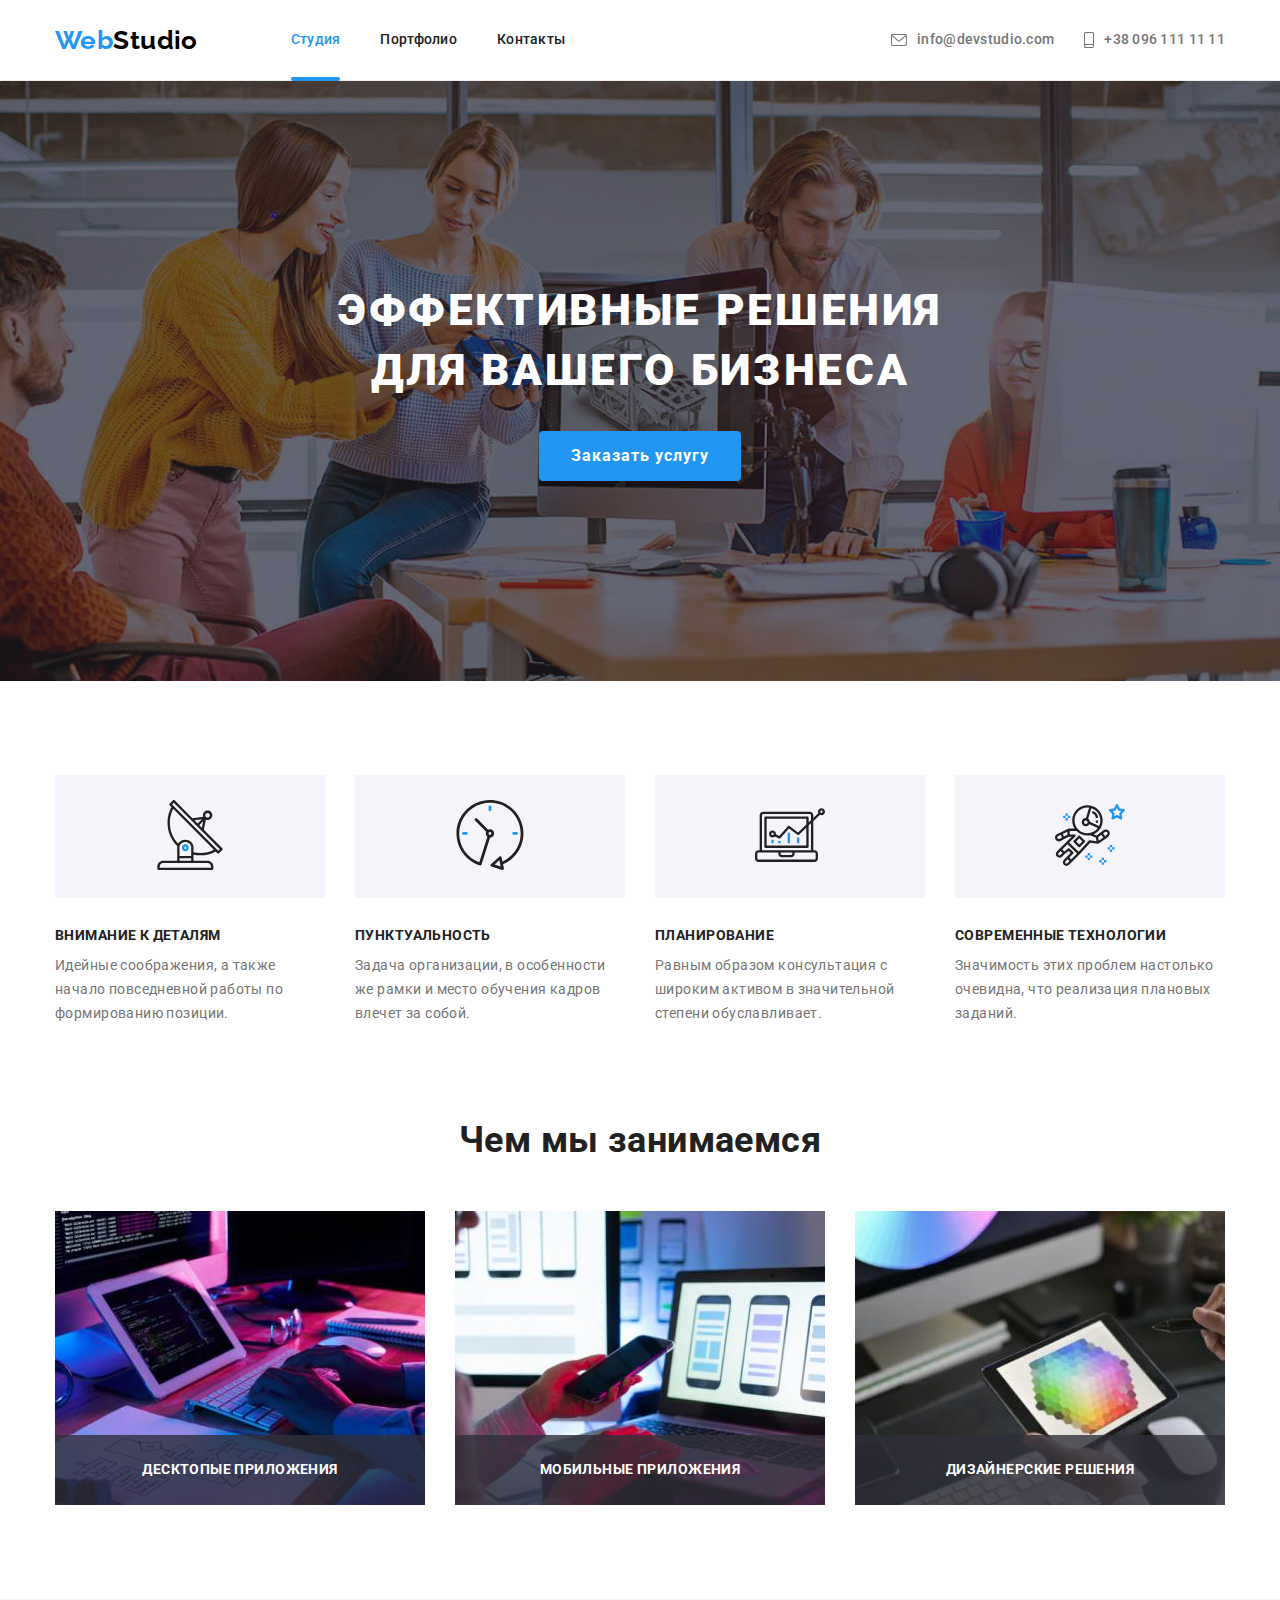
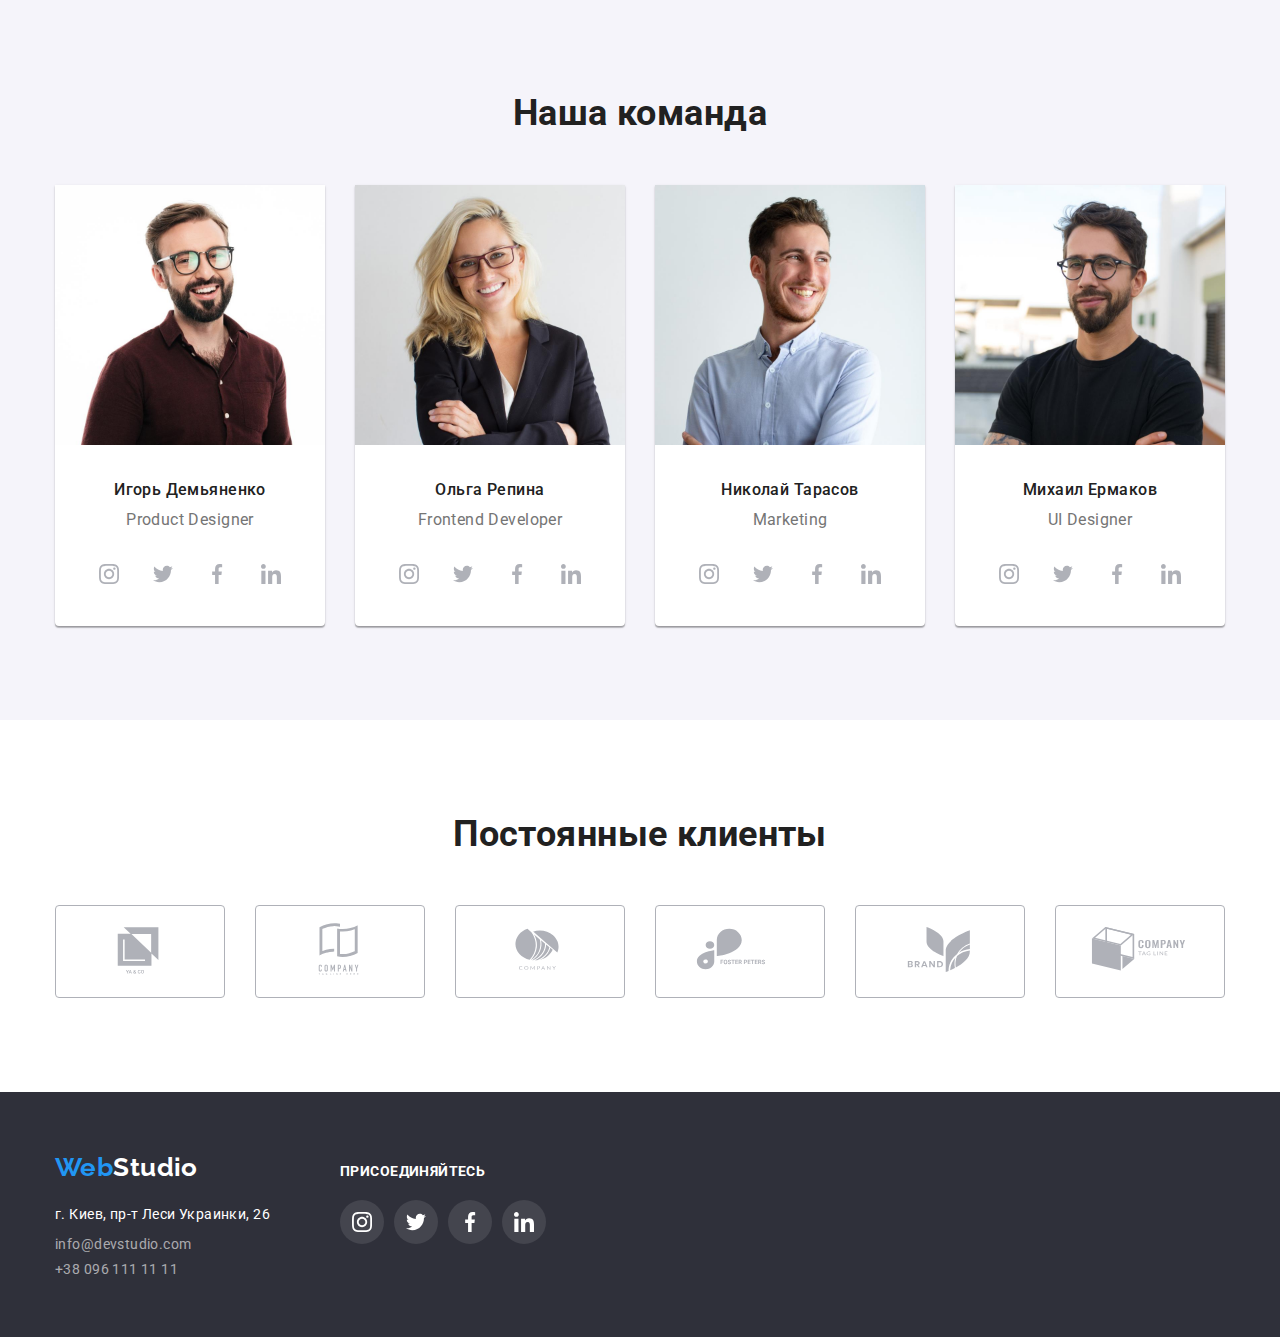
==== index.html @ 294edd84 "Initial commit" ====
<!DOCTYPE html>
<html lang="ru">
  <head>
    <meta charset="UTF-8" />
    <meta http-equiv="X-UA-Compatible" content="IE=edge" />
    <meta name="viewport" content="width=device-width, initial-scale=1.0" />
    <title>goit-markup-hw-05</title>
    <link rel="preconnect" href="https://fonts.googleapis.com" />
    <link rel="preconnect" href="https://fonts.gstatic.com" crossorigin />
    <link
      href="https://fonts.googleapis.com/css2?family=Raleway:wght@700&family=Roboto:wght@400;500;700;900&display=swap"
      rel="stylesheet"
    />
    <link
      rel="stylesheet"
      href="https://cdnjs.cloudflare.com/ajax/libs/modern-normalize/1.1.0/modern-normalize.min.css"
    />
    <link rel="stylesheet" href="css/styles.css" />
  </head>
  <body data-page>
    <!-- header -->
    <header class="header">
      <div class="header-container container">
        <nav class="header-nav">
          <a class="header-logo logo link" href="./index.html" lang="en"
            >Web<span class="header-logo-desc">Studio</span></a
          >
          <ul class="header-list list">
            <li class="header-item">
              <a class="header-link link current" href="./index.html">Студия</a>
            </li>
            <li class="header-item">
              <a class="header-link link" href="./portfolio.html">Портфолио</a>
            </li>
            <li class="header-item"><a class="header-link link" href="">Контакты</a></li>
          </ul>
        </nav>
        <ul class="header-contacts list">
          <li class="header-contacts-item">
            <a class="header-contacts-link link" href="mailto:info@devstudio.com">
              <svg class="header-contacts-icon icon" width="16" height="12">
                <use href="./images/icons.svg#envelope"></use>
              </svg>
              <span>info@devstudio.com</span></a
            >
          </li>
          <li class="header-contacts-item">
            <a class="header-contacts-link link" href="tel:+380961111111">
              <svg class="header-contacts-icon icon" width="10" height="16">
                <use href="./images/icons.svg#smartphone"></use>
              </svg>
              <span>+38 096 111 11 11</span></a
            >
          </li>
        </ul>
      </div>
    </header>

    <!-- main -->
    <main>
      <!-- hero section -->
      <section class="hero overlay">
        <h1 class="hero-title">Эффективные решения<br />для вашего бизнеса</h1>
        <button class="hero-button" type="button" data-modal-open>Заказать услугу</button>
      </section>

      <!-- advantages section -->
      <section class="advantages section">
        <div class="container">
          <h2 class="section-title visually-hidden">about</h2>
          <ul class="advantages-list card-set list">
            <li class="advantages-item card-set-item">
              <div class="advanteges-item-img">
                <svg class="icon" width="70" height="70">
                  <use href="./images/icons.svg#antenna"></use>
                </svg>
              </div>
              <h3 class="advantages-title">Внимание к деталям</h3>
              <p class="advantages-text">
                Идейные соображения, а также начало повседневной работы по формированию позиции.
              </p>
            </li>
            <li class="advantages-item card-set-item">
              <div class="advanteges-item-img">
                <svg class="icon" width="70" height="70">
                  <use href="./images/icons.svg#clock"></use>
                </svg>
              </div>
              <h3 class="advantages-title">Пунктуальность</h3>
              <p class="advantages-text">
                Задача организации, в особенности же рамки и место обучения кадров влечет за собой.
              </p>
            </li>
            <li class="advantages-item card-set-item">
              <div class="advanteges-item-img">
                <svg class="icon" width="70" height="70">
                  <use href="./images/icons.svg#diagram"></use>
                </svg>
              </div>
              <h3 class="advantages-title">Планирование</h3>
              <p class="advantages-text">
                Равным образом консультация с широким активом в значительной степени обуславливает.
              </p>
            </li>
            <li class="advantages-item card-set-item">
              <div class="advanteges-item-img">
                <svg class="icon" width="70" height="70">
                  <use href="./images/icons.svg#astronaut"></use>
                </svg>
              </div>
              <h3 class="advantages-title">Современные технологии</h3>
              <p class="advantages-text">
                Значимость этих проблем настолько очевидна, что реализация плановых заданий.
              </p>
            </li>
          </ul>
        </div>
      </section>

      <!-- doing section -->
      <section class="doing section">
        <div class="container">
          <h2 class="section-title">Чем мы занимаемся</h2>
          <ul class="doing-list list card-set">
            <li class="card-set-item">
              <div class="doing-thumb">
                <img
                  src="./images/doing/box-1.jpg"
                  width="370"
                  height="294"
                  alt="программист работающий за своим столом"
                />
                <p class="doing-desc">десктопые приложения</p>
              </div>
            </li>
            <li>
              <div class="doing-thumb">
                <img
                  src="./images/doing/box-2.jpg"
                  width="370"
                  height="294"
                  alt="ui дизайнер разрабатывает приложение для смартфона-"
                />
                <p class="doing-desc">мобильные приложения</p>
              </div>
            </li>
            <li class="card-set-item">
              <div class="doing-thumb">
                <img
                  src="./images/doing/box-3.jpg"
                  width="370"
                  height="294"
                  alt="дизайнер выбирает цвет из палитры"
                />
                <p class="doing-desc">дизайнерские решения</p>
              </div>
            </li>
          </ul>
        </div>
      </section>

      <!-- team section -->
      <section class="team section">
        <div class="container">
          <h2 class="section-title">Наша команда</h2>
          <ul class="team-list list card-set">
            <li class="team-item card-set-item">
              <img src="./images/team/img-1.jpg" width="270" height="260" alt="photo" />
              <div class="team-item-content">
                <h3 class="team-title">Игорь Демьяненко</h3>
                <p class="team-text" lang="en">Product Designer</p>
                <ul class="team-icon-list list">
                  <li class="team-icon-item">
                    <a class="team-icon-link link" href="" aria-label="instagram">
                      <svg class="icon" width="20" height="20">
                        <use href="./images/icons.svg#instagram"></use>
                      </svg>
                    </a>
                  </li>
                  <li class="team-icon-item">
                    <a class="team-icon-link link" href="" aria-label="twitter">
                      <svg class="icon" width="20" height="20">
                        <use href="./images/icons.svg#twitter"></use>
                      </svg>
                    </a>
                  </li>
                  <li class="team-icon-item">
                    <a class="team-icon-link link" href="" aria-label="facebook">
                      <svg class="icon" width="20" height="20">
                        <use href="./images/icons.svg#facebook"></use>
                      </svg>
                    </a>
                  </li>
                  <li class="team-icon-item">
                    <a class="team-icon-link link" href="" aria-label="linkedin">
                      <svg class="icon" width="20" height="20">
                        <use href="./images/icons.svg#linkedin"></use>
                      </svg>
                    </a>
                  </li>
                </ul>
              </div>
            </li>
            <li class="team-item card-set-item">
              <img src="./images/team/img-2.jpg" width="270" height="260" alt="photo" />
              <div class="team-item-content">
                <h3 class="team-title">Ольга Репина</h3>
                <p class="team-text" lang="en">Frontend Developer</p>
                <ul class="team-icon-list list">
                  <li class="team-icon-item">
                    <a class="team-icon-link link" href="" aria-label="instagram">
                      <svg class="icon" width="20" height="20">
                        <use href="./images/icons.svg#instagram"></use>
                      </svg>
                    </a>
                  </li>
                  <li class="team-icon-item">
                    <a class="team-icon-link link" href="" aria-label="twitter">
                      <svg class="icon" width="20" height="20">
                        <use href="./images/icons.svg#twitter"></use>
                      </svg>
                    </a>
                  </li>
                  <li class="team-icon-item">
                    <a class="team-icon-link link" href="" aria-label="facebook">
                      <svg class="icon" width="20" height="20">
                        <use href="./images/icons.svg#facebook"></use>
                      </svg>
                    </a>
                  </li>
                  <li class="team-icon-item">
                    <a class="team-icon-link link" href="" aria-label="linkedin">
                      <svg class="icon" width="20" height="20">
                        <use href="./images/icons.svg#linkedin"></use>
                      </svg>
                    </a>
                  </li>
                </ul>
              </div>
            </li>
            <li class="team-item card-set-item">
              <img src="./images/team/img-3.jpg" width="270" height="260" alt="photo" />
              <div class="team-item-content">
                <h3 class="team-title">Николай Тарасов</h3>
                <p class="team-text" lang="en">Marketing</p>
                <ul class="team-icon-list list">
                  <li class="team-icon-item">
                    <a class="team-icon-link link" href="" aria-label="instagram">
                      <svg class="icon" width="20" height="20">
                        <use href="./images/icons.svg#instagram"></use>
                      </svg>
                    </a>
                  </li>
                  <li class="team-icon-item">
                    <a class="team-icon-link link" href="" aria-label="twitter">
                      <svg class="icon" width="20" height="20">
                        <use href="./images/icons.svg#twitter"></use>
                      </svg>
                    </a>
                  </li>
                  <li class="team-icon-item">
                    <a class="team-icon-link link" href="" aria-label="facebook">
                      <svg class="icon" width="20" height="20">
                        <use href="./images/icons.svg#facebook"></use>
                      </svg>
                    </a>
                  </li>
                  <li class="team-icon-item">
                    <a class="team-icon-link link" href="" aria-label="linkedin">
                      <svg class="icon" width="20" height="20">
                        <use href="./images/icons.svg#linkedin"></use>
                      </svg>
                    </a>
                  </li>
                </ul>
              </div>
            </li>
            <li class="team-item card-set-item">
              <img src="./images/team/img-4.jpg" width="270" height="260" alt="photo" />
              <div class="team-item-content">
                <h3 class="team-title">Михаил Ермаков</h3>
                <p class="team-text" lang="en">UI Designer</p>
                <ul class="team-icon-list list">
                  <li class="team-icon-item">
                    <a class="team-icon-link link" href="" aria-label="instagram">
                      <svg class="icon" width="20" height="20">
                        <use href="./images/icons.svg#instagram"></use>
                      </svg>
                    </a>
                  </li>
                  <li class="team-icon-item">
                    <a class="team-icon-link link" href="" aria-label="twitter">
                      <svg class="icon" width="20" height="20">
                        <use href="./images/icons.svg#twitter"></use>
                      </svg>
                    </a>
                  </li>
                  <li class="team-icon-item">
                    <a class="team-icon-link link" href="" aria-label="facebook">
                      <svg class="icon" width="20" height="20">
                        <use href="./images/icons.svg#facebook"></use>
                      </svg>
                    </a>
                  </li>
                  <li class="team-icon-item">
                    <a class="team-icon-link link" href="" aria-label="linkedin">
                      <svg class="icon" width="20" height="20">
                        <use href="./images/icons.svg#linkedin"></use>
                      </svg>
                    </a>
                  </li>
                </ul>
              </div>
            </li>
          </ul>
        </div>
      </section>

      <!-- clients -->
      <section class="clients section">
        <div class="container">
          <h2 class="section-title">Постоянные клиенты</h2>
          <ul class="clients-list list card-set">
            <li class="clients-item card-set-item">
              <a class="clients-link link" href="" aria-label="logo1">
                <svg class="icon" height="60" width="106">
                  <use href="./images/icons.svg#logo-1"></use>
                </svg>
              </a>
            </li>
            <li class="clients-item card-set-item">
              <a class="clients-link link" href="" aria-label="logo2">
                <svg class="icon" height="60" width="106">
                  <use href="./images/icons.svg#logo-2"></use>
                </svg>
              </a>
            </li>
            <li class="clients-item card-set-item">
              <a class="clients-link link" href="" aria-label="logo3">
                <svg class="icon" height="60" width="106">
                  <use href="./images/icons.svg#logo-3"></use>
                </svg>
              </a>
            </li>
            <li class="clients-item card-set-item">
              <a class="clients-link link" href="" aria-label="logo4">
                <svg class="icon" height="60" width="106">
                  <use href="./images/icons.svg#logo-4"></use>
                </svg>
              </a>
            </li>
            <li class="clients-item card-set-item">
              <a class="clients-link link" href="" aria-label="logo5">
                <svg class="icon" height="60" width="106">
                  <use href="./images/icons.svg#logo-5"></use>
                </svg>
              </a>
            </li>
            <li class="clients-item card-set-item">
              <a class="clients-link link" href="" aria-label="logo6">
                <svg class="icon" height="60" width="106">
                  <use href="./images/icons.svg#logo-6"></use>
                </svg>
              </a>
            </li>
          </ul>
        </div>
      </section>
    </main>

    <!-- footer -->
    <footer class="footer">
      <div class="footer-container container">
        <div class="footer-address">
          <a class="link logo footer-logo" href="./index.html" lang="en"
            >Web<span class="footer-logo-text">Studio</span></a
          >
          <address>
            <ul class="list">
              <li class="footer-item">
                <a
                  class="address-link"
                  href="https://www.google.com/maps/place/%D0%B1%D1%83%D0%BB.+%D0%9B%D0%B5%D1%81%D0%B8+%D0%A3%D0%BA%D1%80%D0%B0%D0%B8%D0%BD%D0%BA%D0%B8,+26,+%D0%9A%D0%B8%D0%B5%D0%B2,+02000/@50.4265807,30.5383858,17z/data=!4m5!3m4!1s0x40d4cf0e033ecbe9:0x57a4dffefec77da0!8m2!3d50.4265807!4d30.5383858?hl=ru"
                  target="_blank"
                  rel="noopener nofollow"
                >
                  г. Киев, пр-т Леси Украинки, 26
                </a>
              </li>
              <li class="footer-item">
                <a class="footer-item-link link" href="mailto:info@devstudio.com"
                  >info@devstudio.com</a
                >
              </li>
              <li class="footer-item">
                <a class="footer-item-link link" href="tel:+380961111111">+38 096 111 11 11</a>
              </li>
            </ul>
          </address>
        </div>
        <div class="footer-social">
          <p class="footer-social-subtitle">присоединяйтесь</p>
          <ul class="footer-social-list list">
            <li class="footer-social-item">
              <a class="footer-social-link link" href="">
                <svg class="icon" width="20" height="20">
                  <use href="./images/icons.svg#instagram"></use>
                </svg>
              </a>
            </li>
            <li class="footer-social-item">
              <a class="footer-social-link link" href="">
                <svg class="icon" width="20" height="20">
                  <use href="./images/icons.svg#twitter"></use>
                </svg>
              </a>
            </li>
            <li class="footer-social-item">
              <a class="footer-social-link link" href="">
                <svg class="icon" width="20" height="20">
                  <use href="./images/icons.svg#facebook"></use>
                </svg>
              </a>
            </li>
            <li class="footer-social-item">
              <a class="footer-social-link link" href="">
                <svg class="icon" width="20" height="20">
                  <use href="./images/icons.svg#linkedin"></use>
                </svg>
              </a>
            </li>
          </ul>
        </div>
      </div>
    </footer>

    <!-- Modal windows -->
    <div class="backdrop is-hidden" data-modal>
      <div class="modal">
        <button class="close-btn" type="button" data-modal-close>
          <svg class="close-btn-icon" width="11" height="11">
            <use href="./images/icons.svg#close-btn"></use>
          </svg>
        </button>
      </div>
    </div>
    <script src="./js/modal.js"></script>
  </body>
</html>
---- css/styles.css ----
:root {
  /* Fonts */
  --primary-font: 'Roboto', sans-serif;
  --secondary-font: 'Raleway', sans-serif;

  /* colors */
  --main-light: #fff;
  --acent-color: #2196f3;

  --main-font-color: #212121;
  --secondary-font-color: #757575;

  --main-bg-color: #e5e5e5;
  --dark-bg-color: #2f303a;
  --light-bg-color: #f5f4fa;
  --icon-bg-color: rgba(255, 255, 255, 0.1);
  --backdrop-bg-cl: rgba(0, 0, 0, 0.2);
  --overlay-bg-cl: rgba(33, 150, 243, 0.9);

  --icon-color: #afb1b8;
  --logo-color: #000;
  --hero-btn: #188ce8;
  --gradient-color: rgba(47, 48, 58, 0.4);

  /* other   */
  --indent: 30px;
  --items: 3;
  --animation: 250ms cubic-bezier(0.4, 0, 0.2, 1);
}

html {
  scroll-behavior: smooth;
}

body {
  font-family: var(--primary-font);
  color: var(--main-font-color);
  font-size: 14px;
  letter-spacing: 0.03em;
  background-color: var(--main-light);
}

.no-scroll {
  overflow: hidden;
}

.visually-hidden {
  position: absolute;
  width: 1px;
  height: 1px;
  margin: -1px;
  border: 0;
  padding: 0;

  white-space: nowrap;
  clip-path: inset(100%);
  clip: rect(0 0 0 0);
  overflow: hidden;
}

/* Reset Styles */

h1,
h2,
h3,
h4,
h5,
h6,
p {
  margin: 0;
}

.list {
  list-style: none;
  margin: 0;
  padding: 0;
}

.link {
  text-decoration: none;
  color: currentColor;
}

/* Base Styles */

.container {
  width: 1200px;
  padding-left: 15px;
  padding-right: 15px;
  margin-left: auto;
  margin-right: auto;
}

.section {
  padding-top: 94px;
  padding-bottom: 94px;
}

.section-title {
  margin-bottom: 50px;

  font-weight: 700;
  font-size: 36px;
  line-height: 1.16;
  text-align: center;
}

img {
  display: block;
  max-width: 100%;
  height: auto;
}

.logo {
  color: var(--acent-color);
  font-family: var(--secondary-font);
  font-weight: 700;
  font-size: 26px;
  line-height: 1.19;
}

.icon {
  fill: currentColor;
}

.current {
  color: var(--acent-color);
}

/* card-set */

.card-set {
  display: flex;
  flex-wrap: wrap;
  gap: var(--indent);

  /* на той випадок, коли відступи різні */
  /* row-gap: var(--indent-horisontal);
  column-gap: var(--indent-vertical); */
}

.card-set-item {
  flex-basis: calc((100% - var(--indent) * (var(--items) - 1)) / var(--items));
}

/**
  |============================
  | Header section
  |============================
*/

.header {
  border-bottom: 1px solid #ececec;
  background-color: var(--main-light);
}

.header-container {
  display: flex;
  align-items: center;
}

.header-logo {
  margin-right: 93px;
}

.header-logo-desc {
  color: var(--logo-color);
}

.header-nav {
  display: flex;
  align-items: center;
}

.header-list {
  display: flex;
  gap: 40px;
}

.header-link {
  display: block;
  position: relative;
  padding-top: 32px;
  padding-bottom: 32px;
  transition: color var(--animation);
}

.header-link:hover,
.header-link:focus {
  color: var(--acent-color);
}

.header-link.current::after {
  content: '';
  position: absolute;
  bottom: -1px;
  left: 0;
  width: 100%;
  height: 4px;
  border-radius: 2px;
  background: var(--acent-color);
}

.header-contacts {
  display: flex;
  margin-left: auto;
  gap: 30px;
}

.header-item,
.header-contacts-item {
  font-weight: 500;
  line-height: 1.14;
  letter-spacing: 0.02em;
}

.header-contacts-item {
  display: flex;
  color: var(--secondary-font-color);
}

.header-contacts-link {
  display: flex;
  align-items: center;
  transition: color var(--animation);
}

.header-contacts-link:hover,
.header-contacts-link:focus {
  color: var(--acent-color);
}

.header-contacts-icon {
  margin-right: 10px;
}

/**
  |============================
  | Hero section
  |============================
*/

.hero {
  max-width: 1600px;
  margin-left: auto;
  margin-right: auto;
  padding-top: 200px;
  padding-bottom: 200px;

  text-align: center;
  background-color: var(--dark-bg-color);
  background-image: linear-gradient(var(--gradient-color), var(--gradient-color)),
    url(../images/bg.jpg);
  background-repeat: no-repeat;
  background-position: center;
}

.hero-title {
  margin-bottom: 30px;

  font-weight: 900;
  font-size: 44px;
  line-height: 1.36;
  letter-spacing: 0.06em;
  text-transform: uppercase;
  color: var(--main-light);
}

.hero-button {
  display: block;
  margin: 0 auto;
  padding: 10px 32px;

  background-color: var(--acent-color);
  color: var(--main-light);
  font-weight: 700;
  font-size: 16px;
  line-height: 1.88;
  letter-spacing: 0.06em;
  box-shadow: 0px 4px 4px rgba(0, 0, 0, 0.15);
  border-radius: 4px;
  cursor: pointer;
  border: none;

  transition: background-color var(--animation);
}

.hero-button:hover,
.hero-button:focus {
  background-color: var(--hero-btn);
}

/**
  |============================
  | Advanteges section
  |============================
*/

.advantages-list {
  display: flex;
}

.advantages-item {
  --items: 4;
}

.advanteges-item-img {
  padding: 25px 100px;
  margin-bottom: 30px;

  background-color: var(--light-bg-color);
}

.advantages-title {
  margin-bottom: 10px;

  font-size: 14px;
  line-height: 1.14;
  text-transform: uppercase;
}

.advantages-text {
  line-height: 1.71;
  color: var(--secondary-font-color);
}

/**
  |============================
  | Doing section
  |============================
*/

.doing {
  padding-top: 0px;
}

.doing-list,
.team-list {
  display: flex;
}

.doing-thumb {
  position: relative;
}

.doing-desc {
  position: absolute;
  bottom: 0;
  width: 100%;
  padding: 27px 82px;

  font-weight: 700;
  line-height: 1.14;
  text-align: center;
  text-transform: uppercase;
  color: #ffffff;
  background-color: rgba(47, 48, 58, 0.8);
}
/**
  |============================
  | Team section
  |============================
*/

.team {
  background-color: var(--light-bg-color);
}

.team-list {
  --items: 4;
}

.team-item {
  background-color: var(--main-light);
  box-shadow: 0px 1px 3px rgba(0, 0, 0, 0.12), 0px 1px 1px rgba(0, 0, 0, 0.14),
    0px 2px 1px rgba(0, 0, 0, 0.2);
  border-radius: 0px 0px 4px 4px;
}

.team-item-content {
  padding-top: 30px;
  padding-bottom: 30px;
  text-align: center;
}

.team-title {
  font-weight: 500;
  font-size: 16px;
  line-height: 1.89;
}

.team-text {
  padding-bottom: 16px;

  font-size: 16px;
  line-height: 1.89;
  color: var(--secondary-font-color);
}

.team-icon-list {
  display: flex;
  justify-content: center;
  gap: 10px;
}

.team-icon-link {
  display: flex;
  justify-content: center;
  align-items: center;
  width: 44px;
  height: 44px;
  border-radius: 50%;
  color: var(--icon-color);
  transition: color var(--animation), background-color var(--animation);
}

.team-icon-link:hover {
  color: var(--main-light);
  background-color: var(--acent-color);
}

/**
  |============================
  | Clients section
  |============================
*/

.clients-list {
  display: flex;
  --items: 6;
}

.clients-link {
  display: block;
  padding: 14px 30px;
  border: 1px solid var(--icon-color);
  border-radius: 4px;
  color: var(--icon-color);
  transition: color var(--animation), border-color var(--animation);
}

.clients-link:hover {
  color: var(--acent-color);
  border-color: var(--acent-color);
}

/**
  |============================
  | Footer section
  |============================
*/

.footer {
  padding-top: 60px;
  padding-bottom: 60px;

  background-color: var(--dark-bg-color);
}

.footer-container {
  display: flex;
  align-items: baseline;
}

.footer-logo-text {
  color: var(--main-light);
}

.footer-logo {
  display: flex;
  margin-bottom: 20px;
}

.footer-item:nth-child(-n + 2) {
  margin-bottom: 9px;
}

.footer-address {
  margin-right: 70px;
}

.address-link {
  font-style: normal;
  text-decoration: none;
  line-height: 1.7;
  color: var(--main-light);
}

.footer-item-link {
  font-style: normal;
  color: rgba(255, 255, 255, 0.6);

  transition: color var(--animation);
}

.footer-item-link:hover,
.footer-item-link:focus {
  color: var(--acent-color);
}

.footer-social-subtitle {
  margin-bottom: 20px;

  font-weight: 700;
  line-height: 1.14;
  text-transform: uppercase;
  color: var(--main-light);
}

.footer-social-list {
  display: flex;
  gap: 10px;
}

.footer-social-link {
  display: flex;
  justify-content: center;
  align-items: center;

  color: var(--main-light);
  width: 44px;
  height: 44px;
  border-radius: 50%;
  background-color: rgba(255, 255, 255, 0.1);

  transition: background-color var(--animation);
}

.footer-social-link:hover,
.footer-social-link:focus {
  background-color: var(--acent-color);
}

/**
  |============================
  | Modal window
  |============================
*/

.backdrop {
  position: fixed;
  top: 0;
  left: 0;
  z-index: 1000;
  width: 100%;
  height: 100%;

  background-color: var(--backdrop-bg-cl);

  transition: opacity var(--animation), visibility var(--animation);
}

.backdrop.is-hidden {
  opacity: 0;
  visibility: hidden;
  pointer-events: none;
}

.backdrop.is-hidden .modal {
  transform: translate(-50%, -50%) scale(1.1);
}

.modal {
  position: relative;
  top: 50%;
  left: 50%;
  width: 528px;
  height: 531px;
  border-radius: 4px;

  background-color: var(--main-light);
  box-shadow: 0px 1px 3px rgba(0, 0, 0, 0.12), 0px 1px 1px rgba(0, 0, 0, 0.14),
    0px 2px 1px rgba(0, 0, 0, 0.2);

  transform: translate(-50%, -50%) scale(1);
  transition: transform var(--animation);
}

.close-btn {
  position: absolute;
  top: 8px;
  right: 8px;

  display: flex;
  align-items: center;
  justify-content: center;
  width: 30px;
  height: 30px;

  border-radius: 50%;
  border: 1px solid rgba(0, 0, 0, 0.1);
  cursor: pointer;

  background-color: transparent;
}

/**
  |============================
  |  Portfolio page
  |============================
*/

/**
  |============================
  | Projects section
  |============================
*/

/* Filter */

.filter-list {
  display: flex;
  gap: 8px;
  justify-content: center;
  align-items: center;
  padding-bottom: 34px;
}

.filter-btn {
  padding: 6px 22px;

  background: var(--light-bg-color);
  border-radius: 4px;
  font-weight: 500;
  font-size: 16px;
  line-height: 1.62;
  cursor: pointer;
  color: inherit;
  border: none;

  transition: color var(--animation), background-color var(--animation), box-shadow var(--animation);
}

.filter-btn:hover,
.filter-btn:focus {
  color: var(--main-light);
  background-color: var(--acent-color);
  box-shadow: 0px 3px 1px rgba(0, 0, 0, 0.1), 0px 1px 2px rgba(0, 0, 0, 0.08),
    0px 2px 2px rgba(0, 0, 0, 0.12);
}

.current-btn {
  background-color: var(--acent-color);
  color: var(--main-light);
}

/* projects */

.projects-card-link {
  display: block;
  transition: box-shadow var(--animation);
}

.projects-card-link:hover,
.projects-card-link:focus {
  box-shadow: 0px 1px 1px rgba(0, 0, 0, 0.12), 0px 4px 4px rgba(0, 0, 0, 0.06),
    1px 4px 6px rgba(0, 0, 0, 0.16);
}

.projects-thumb {
  position: relative;
  overflow: hidden;
}

.projects-overlay {
  position: absolute;
  top: 0;
  left: 0;
  width: 100%;
  height: 100%;
  padding: 63px 24px;
  background-color: var(--overlay-bg-cl);

  transform: translateY(100%);
  transition: transform var(--animation);
}

.projects-card-link:hover .projects-overlay {
  transform: translateY(0);
}

.projects-overlay-text {
  text-align: center;
  font-size: 18px;
  line-height: 1.56;
  color: var(--main-light);
}

.projects-card-title {
  font-size: 18px;
  line-height: 2;
  letter-spacing: 0.06em;
}

.projects-card-text {
  font-size: 16px;
  line-height: 1.88;
  color: var(--secondary-font-color);
}

.projects-card-content {
  padding: 20px;
  border: 1px solid #eeeeee;
  border-top: none;
}
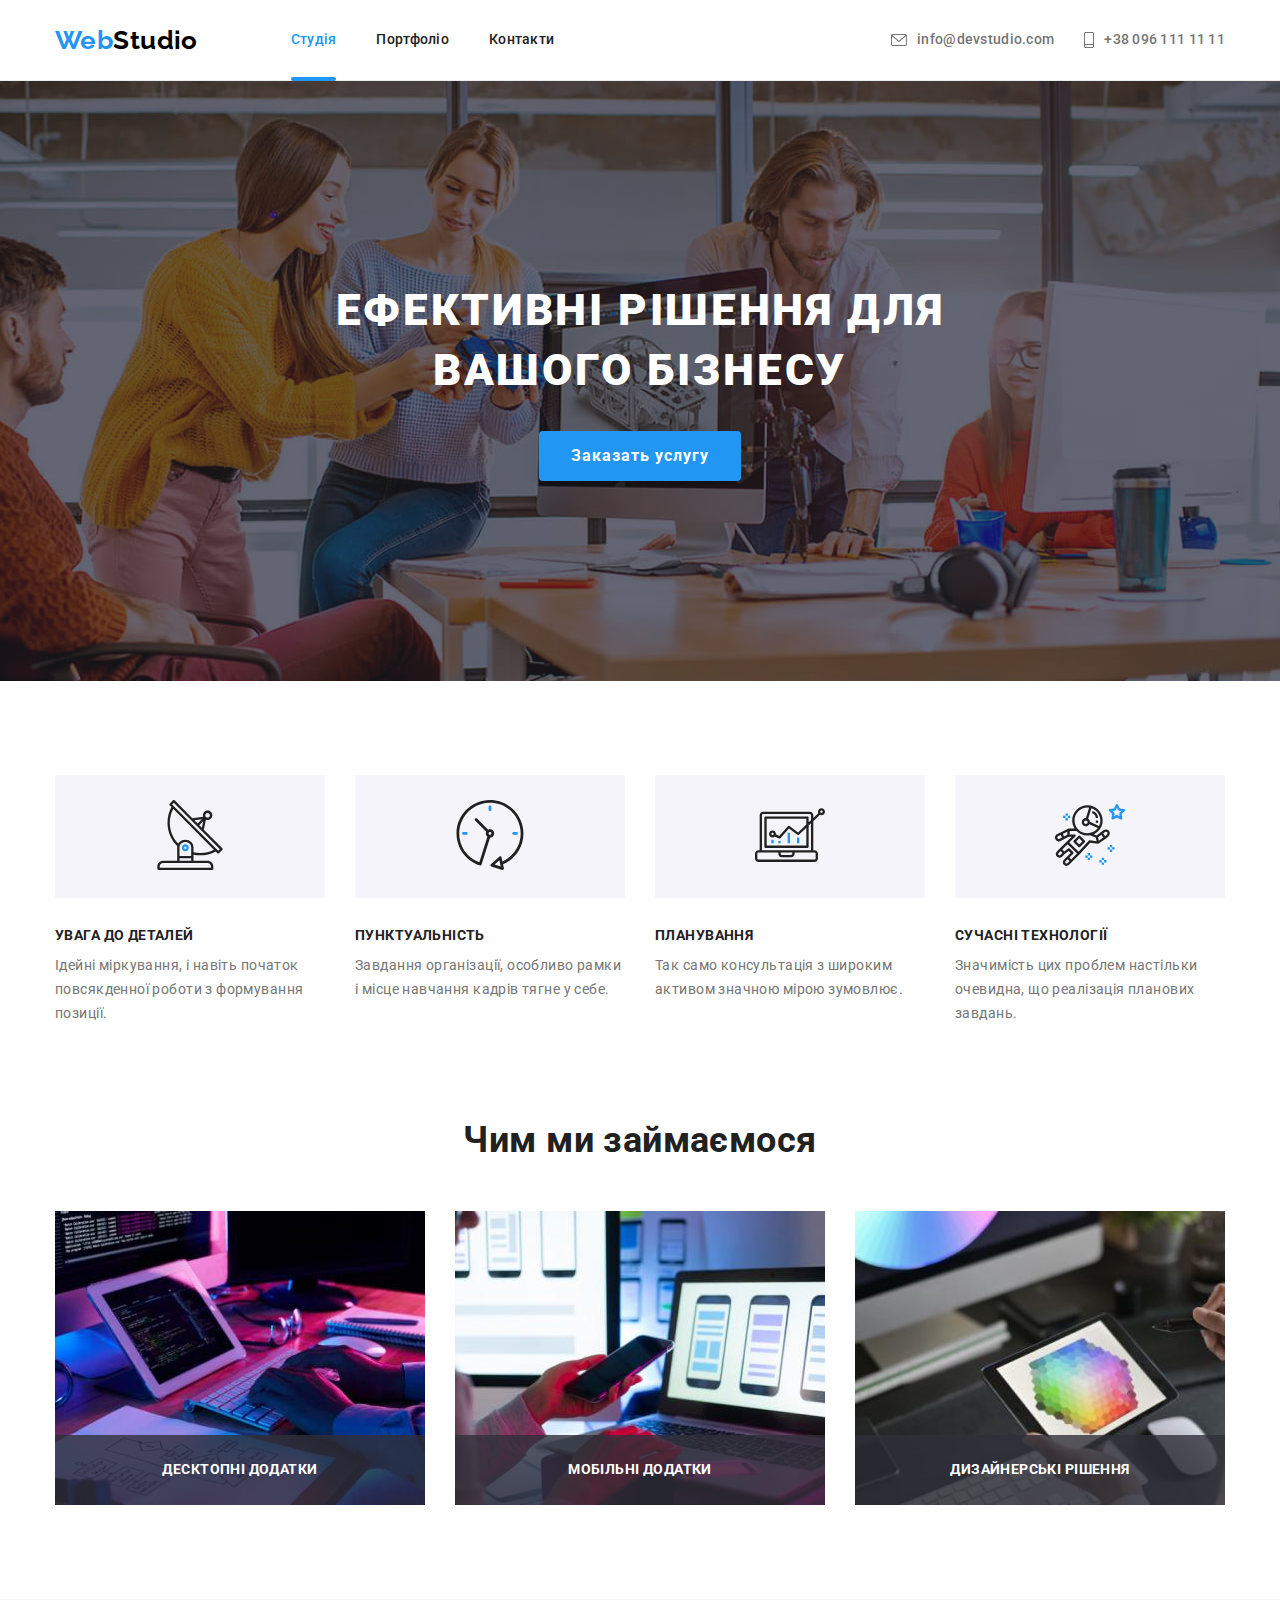
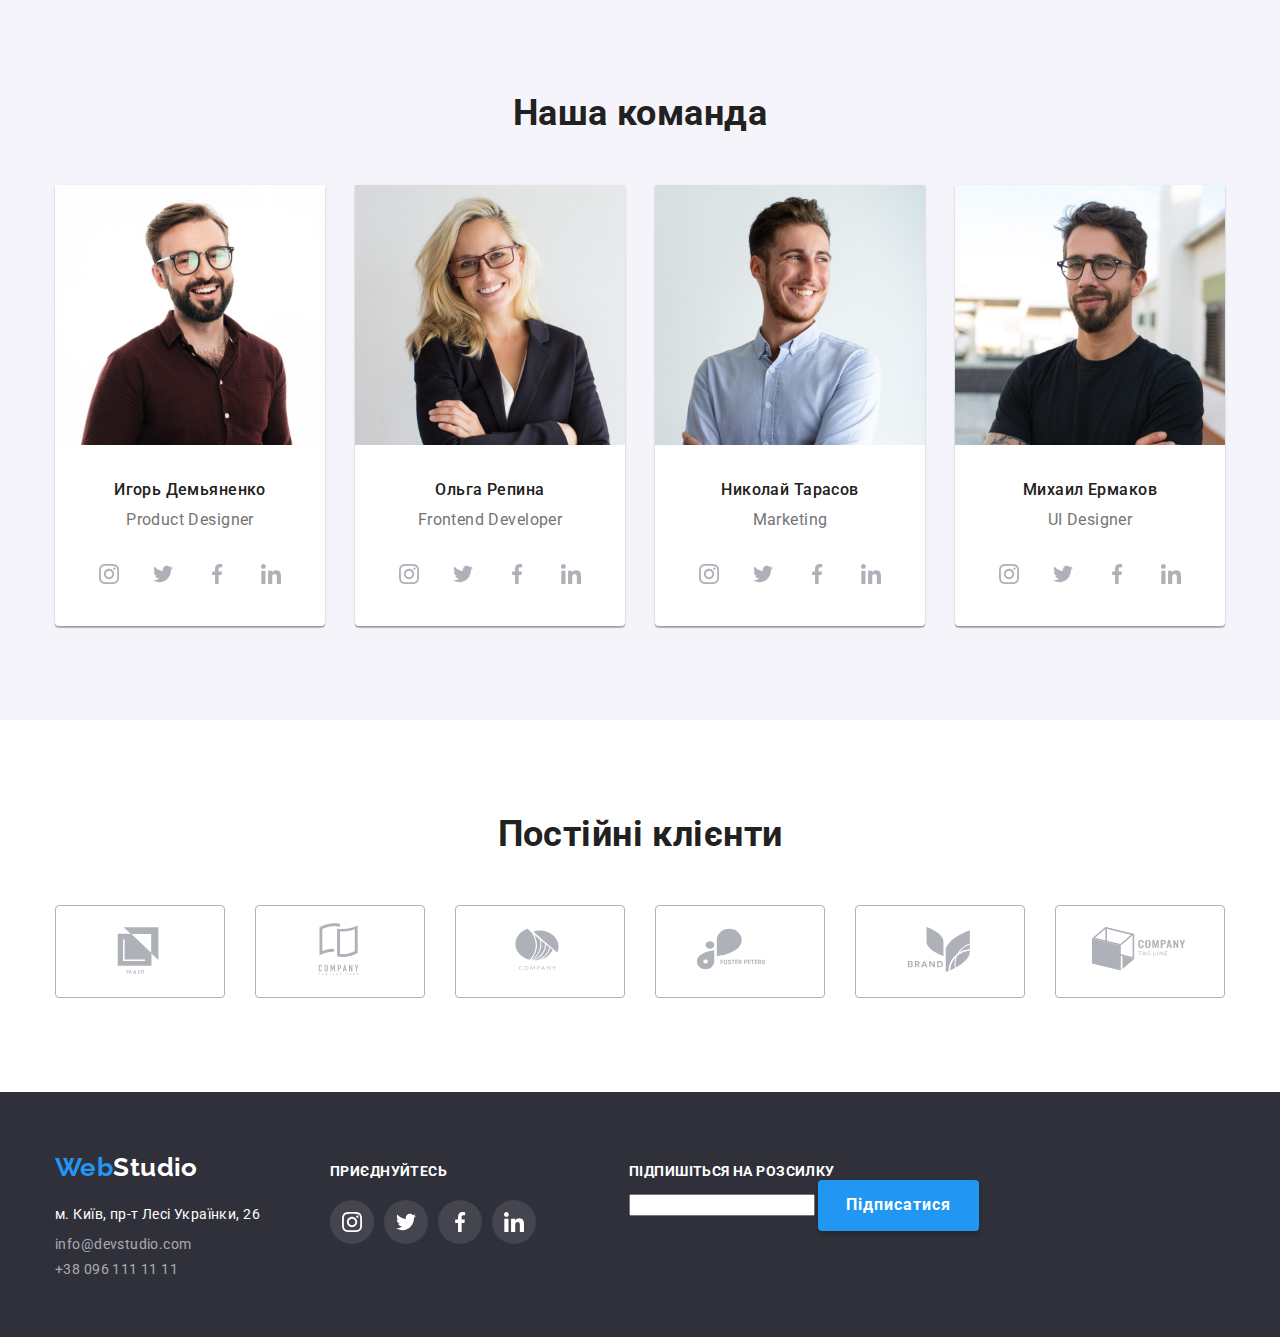
==== commit 92f9e2d9: "add footer form" ====
--- a/index.html
+++ b/index.html
@@ -1,5 +1,5 @@
 <!DOCTYPE html>
-<html lang="ru">
+<html lang="uk">
   <head>
     <meta charset="UTF-8" />
     <meta http-equiv="X-UA-Compatible" content="IE=edge" />
@@ -27,12 +27,12 @@
           >
           <ul class="header-list list">
             <li class="header-item">
-              <a class="header-link link current" href="./index.html">Студия</a>
+              <a class="header-link link current" href="./index.html">Студія</a>
             </li>
             <li class="header-item">
-              <a class="header-link link" href="./portfolio.html">Портфолио</a>
-            </li>
-            <li class="header-item"><a class="header-link link" href="">Контакты</a></li>
+              <a class="header-link link" href="./portfolio.html">Портфоліо</a>
+            </li>
+            <li class="header-item"><a class="header-link link" href="">Контакти</a></li>
           </ul>
         </nav>
         <ul class="header-contacts list">
@@ -60,7 +60,7 @@
     <main>
       <!-- hero section -->
       <section class="hero overlay">
-        <h1 class="hero-title">Эффективные решения<br />для вашего бизнеса</h1>
+        <h1 class="hero-title">Ефективні рішення для<br />вашого бізнесу</h1>
         <button class="hero-button" type="button" data-modal-open>Заказать услугу</button>
       </section>
 
@@ -75,9 +75,9 @@
                   <use href="./images/icons.svg#antenna"></use>
                 </svg>
               </div>
-              <h3 class="advantages-title">Внимание к деталям</h3>
+              <h3 class="advantages-title">Увага до деталей</h3>
               <p class="advantages-text">
-                Идейные соображения, а также начало повседневной работы по формированию позиции.
+                Ідейні міркування, і навіть початок повсякденної роботи з формування позиції.
               </p>
             </li>
             <li class="advantages-item card-set-item">
@@ -86,9 +86,9 @@
                   <use href="./images/icons.svg#clock"></use>
                 </svg>
               </div>
-              <h3 class="advantages-title">Пунктуальность</h3>
+              <h3 class="advantages-title">Пунктуальність</h3>
               <p class="advantages-text">
-                Задача организации, в особенности же рамки и место обучения кадров влечет за собой.
+                Завдання організації, особливо рамки і місце навчання кадрів тягне у себе.
               </p>
             </li>
             <li class="advantages-item card-set-item">
@@ -97,9 +97,9 @@
                   <use href="./images/icons.svg#diagram"></use>
                 </svg>
               </div>
-              <h3 class="advantages-title">Планирование</h3>
+              <h3 class="advantages-title">Планування</h3>
               <p class="advantages-text">
-                Равным образом консультация с широким активом в значительной степени обуславливает.
+                Так само консультація з широким активом значною мірою зумовлює.
               </p>
             </li>
             <li class="advantages-item card-set-item">
@@ -108,9 +108,9 @@
                   <use href="./images/icons.svg#astronaut"></use>
                 </svg>
               </div>
-              <h3 class="advantages-title">Современные технологии</h3>
+              <h3 class="advantages-title">Сучасні технології</h3>
               <p class="advantages-text">
-                Значимость этих проблем настолько очевидна, что реализация плановых заданий.
+                Значимість цих проблем настільки очевидна, що реалізація планових завдань.
               </p>
             </li>
           </ul>
@@ -120,7 +120,7 @@
       <!-- doing section -->
       <section class="doing section">
         <div class="container">
-          <h2 class="section-title">Чем мы занимаемся</h2>
+          <h2 class="section-title">Чим ми займаємося</h2>
           <ul class="doing-list list card-set">
             <li class="card-set-item">
               <div class="doing-thumb">
@@ -128,9 +128,9 @@
                   src="./images/doing/box-1.jpg"
                   width="370"
                   height="294"
-                  alt="программист работающий за своим столом"
+                  alt="программіст працюючий за своїм столом"
                 />
-                <p class="doing-desc">десктопые приложения</p>
+                <p class="doing-desc">Десктопні додатки</p>
               </div>
             </li>
             <li>
@@ -139,9 +139,9 @@
                   src="./images/doing/box-2.jpg"
                   width="370"
                   height="294"
-                  alt="ui дизайнер разрабатывает приложение для смартфона-"
+                  alt="ui дизайнер разробляючий додаток для смартфона"
                 />
-                <p class="doing-desc">мобильные приложения</p>
+                <p class="doing-desc">Мобільні додатки</p>
               </div>
             </li>
             <li class="card-set-item">
@@ -150,9 +150,9 @@
                   src="./images/doing/box-3.jpg"
                   width="370"
                   height="294"
-                  alt="дизайнер выбирает цвет из палитры"
+                  alt="дизайнер вибирає колір із палітри"
                 />
-                <p class="doing-desc">дизайнерские решения</p>
+                <p class="doing-desc">Дизайнерські рішення</p>
               </div>
             </li>
           </ul>
@@ -319,7 +319,7 @@
       <!-- clients -->
       <section class="clients section">
         <div class="container">
-          <h2 class="section-title">Постоянные клиенты</h2>
+          <h2 class="section-title">Постійні клієнти</h2>
           <ul class="clients-list list card-set">
             <li class="clients-item card-set-item">
               <a class="clients-link link" href="" aria-label="logo1">
@@ -384,7 +384,7 @@
                   target="_blank"
                   rel="noopener nofollow"
                 >
-                  г. Киев, пр-т Леси Украинки, 26
+                  м. Київ, пр-т Лесі Українки, 26
                 </a>
               </li>
               <li class="footer-item">
@@ -399,7 +399,7 @@
           </address>
         </div>
         <div class="footer-social">
-          <p class="footer-social-subtitle">присоединяйтесь</p>
+          <p class="footer-social-subtitle">приєднуйтесь</p>
           <ul class="footer-social-list list">
             <li class="footer-social-item">
               <a class="footer-social-link link" href="">
@@ -430,6 +430,13 @@
               </a>
             </li>
           </ul>
+        </div>
+        <div class="footer-form-wrap">
+          <strong class="footer-form-title">Підпишіться на розсилку</strong>
+          <form class="footer-form" name="footer-form">
+            <input type="email" name="email" id="" />
+            <button class="footer-form-btn" type="submit">Підписатися</button>
+          </form>
         </div>
       </div>
     </footer>
--- a/css/styles.css
+++ b/css/styles.css
@@ -20,6 +20,7 @@
   --icon-color: #afb1b8;
   --logo-color: #000;
   --hero-btn: #188ce8;
+
   --gradient-color: rgba(47, 48, 58, 0.4);
 
   /* other   */
@@ -498,6 +499,10 @@
   color: var(--acent-color);
 }
 
+.footer-social {
+  margin-right: 93px;
+}
+
 .footer-social-subtitle {
   margin-bottom: 20px;
 
@@ -529,6 +534,28 @@
 .footer-social-link:hover,
 .footer-social-link:focus {
   background-color: var(--acent-color);
+}
+
+.footer-form-title {
+  margin-bottom: 20px;
+
+  line-height: 1.14;
+  text-transform: uppercase;
+  color: var(--main-light);
+}
+
+.footer-form-btn {
+  padding: 10px 28px;
+  font-weight: 700;
+  font-size: 16px;
+  line-height: 1.9;
+  letter-spacing: 0.06em;
+
+  color: var(--main-light);
+  background-color: var(--acent-color);
+  box-shadow: 0px 4px 4px rgba(0, 0, 0, 0.15);
+  border-radius: 4px;
+  border: none;
 }
 
 /**
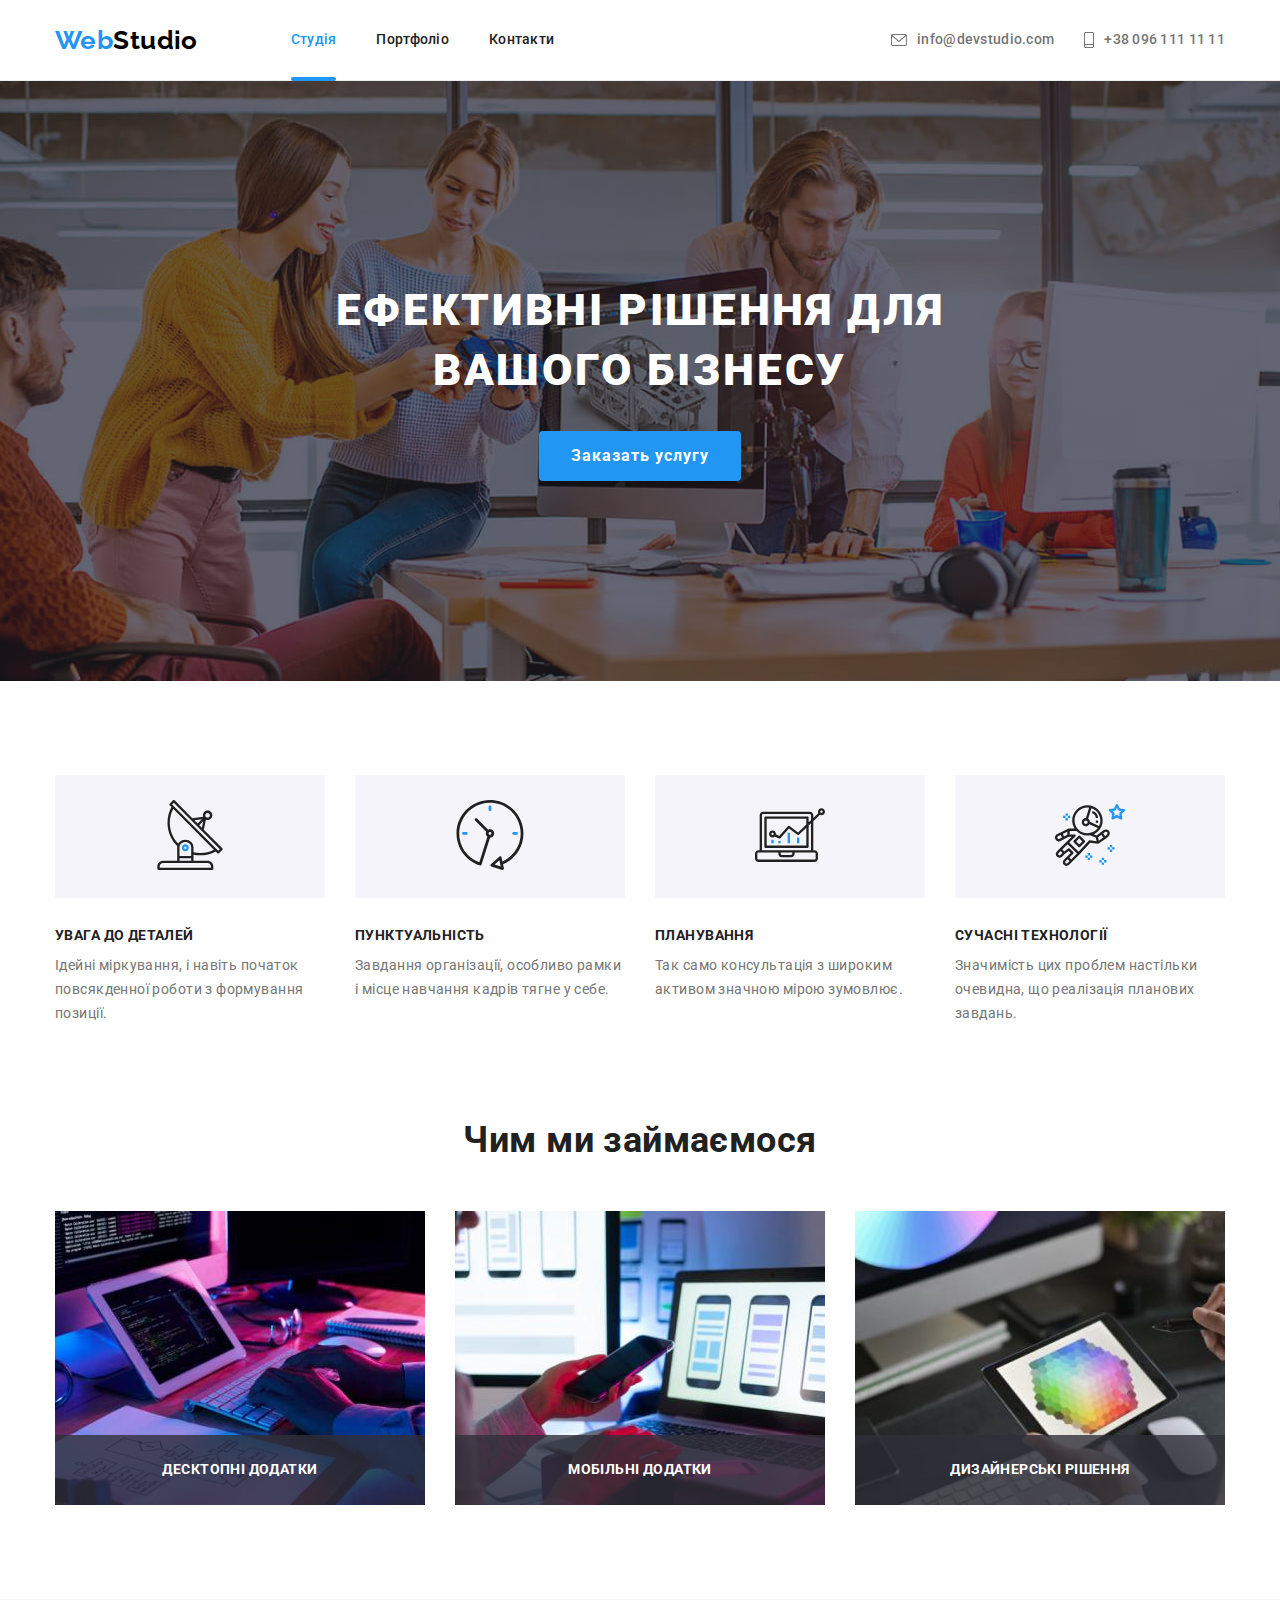
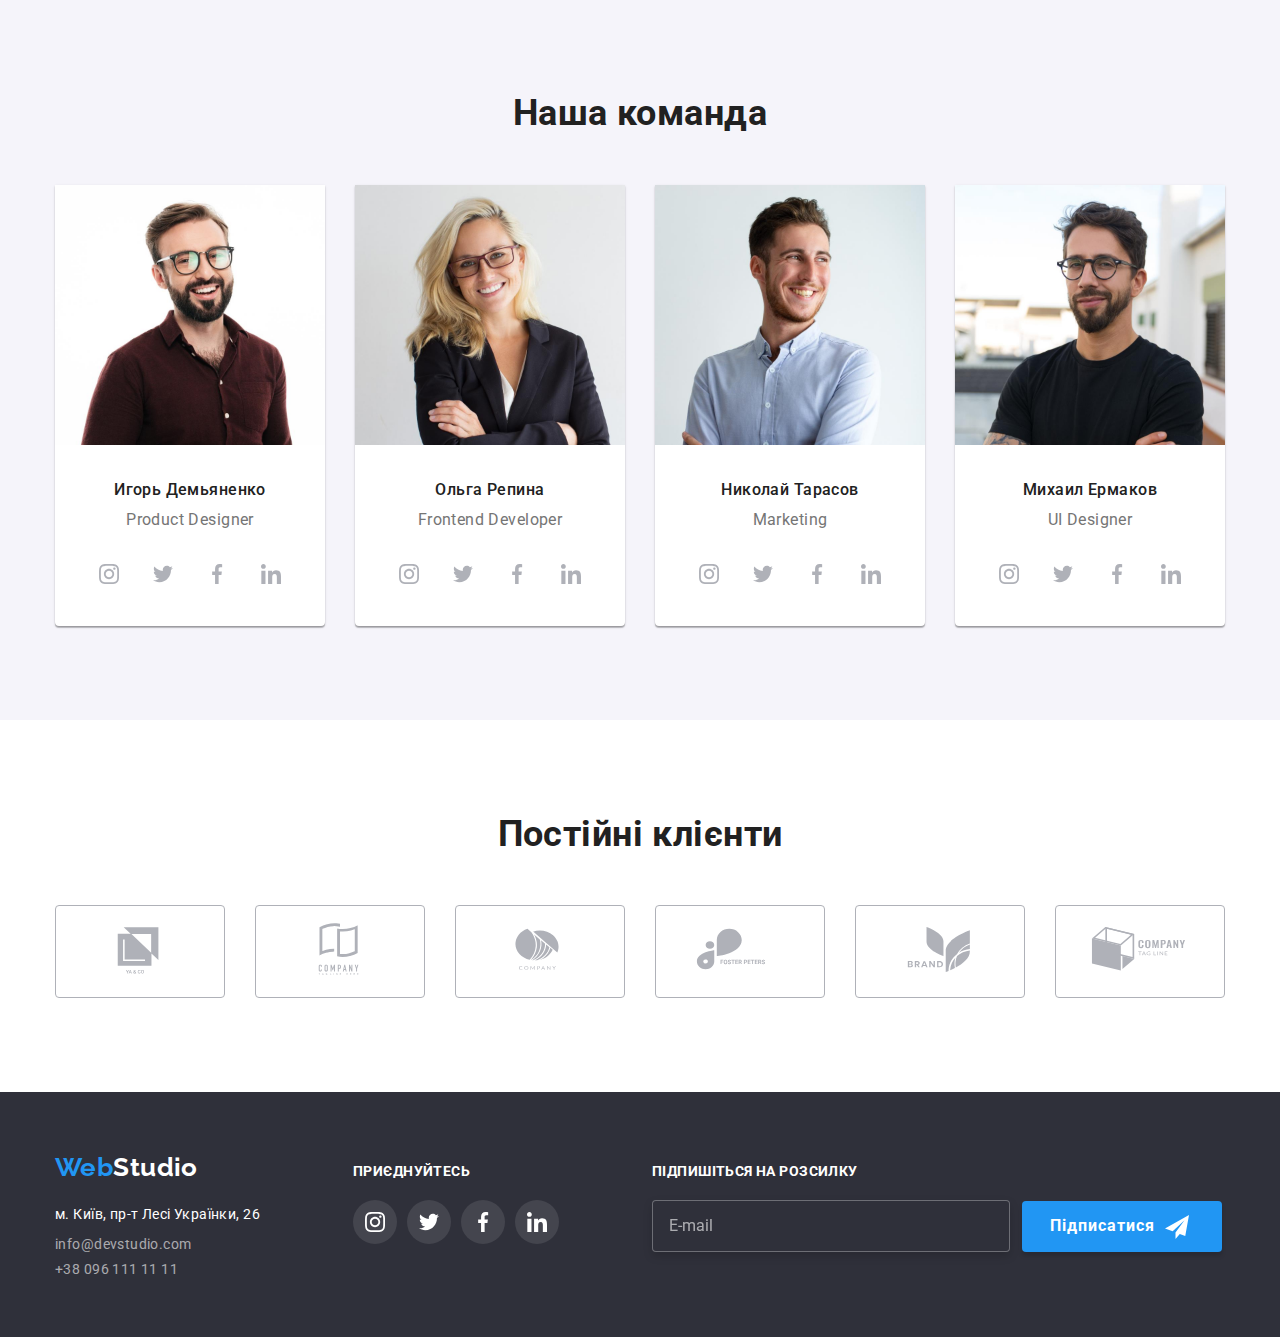
==== commit 34e15af5: "1" ====
--- a/index.html
+++ b/index.html
@@ -434,8 +434,15 @@
         <div class="footer-form-wrap">
           <strong class="footer-form-title">Підпишіться на розсилку</strong>
           <form class="footer-form" name="footer-form">
-            <input type="email" name="email" id="" />
-            <button class="footer-form-btn" type="submit">Підписатися</button>
+            <label>
+              <input class="form-input" type="email" name="email" placeholder="E-mail" />
+            </label>
+            <button class="footer-form-btn" type="submit">
+              Підписатися
+              <svg width="24" height="24">
+                <use href="./images/icons.svg#icon-send"></use>
+              </svg>
+            </button>
           </form>
         </div>
       </div>
@@ -445,10 +452,50 @@
     <div class="backdrop is-hidden" data-modal>
       <div class="modal">
         <button class="close-btn" type="button" data-modal-close>
-          <svg class="close-btn-icon" width="11" height="11">
+          <svg class="close-btn-icon icon" width="11" height="11">
             <use href="./images/icons.svg#close-btn"></use>
           </svg>
         </button>
+        <strong class="modal-title">Залиште свої дані, ми вам передзвонимо</strong>
+        <form class="modal-form">
+          <label class="modal-form-lable">
+            <span class="modal-form-title">Ім'я</span>
+            <input class="modal-form-input" type="text" />
+            <svg class="close-btn-icon" width="11" height="11">
+              <use href="./images/icons.svg#close-btn"></use>
+            </svg>
+          </label>
+
+          <label class="modal-form-lable">
+            <span class="modal-form-title">Телефон</span>
+            <input class="modal-form-input" type="text" />
+          </label>
+
+          <label class="modal-form-lable">
+            <span class="modal-form-title">Пошта</span>
+            <input class="modal-form-input" type="text" />
+          </label>
+
+          <label class="modal-form-textaria">
+            <span class="modal-form-title">Коментар</span>
+            <textarea
+              class="form-textaria"
+              name=""
+              id=""
+              cols="30"
+              rows="10"
+              placeholder="Введіть текст"
+            ></textarea>
+          </label>
+
+          <label class="modal-form-checkbox">
+            <input type="checkbox" />
+            <span class="checkbox-text">Погоджуюся з розсилкою та приймаю</span>
+            <a class="checkbox-link" href="">Умови договору</a>
+          </label>
+
+          <button class="modal-submit-btn" type="submit">Відправити</button>
+        </form>
       </div>
     </div>
     <script src="./js/modal.js"></script>
--- a/css/styles.css
+++ b/css/styles.css
@@ -19,7 +19,7 @@
 
   --icon-color: #afb1b8;
   --logo-color: #000;
-  --hero-btn: #188ce8;
+  --hover-btn: #188ce8;
 
   --gradient-color: rgba(47, 48, 58, 0.4);
 
@@ -288,7 +288,7 @@
 
 .hero-button:hover,
 .hero-button:focus {
-  background-color: var(--hero-btn);
+  background-color: var(--hover-btn);
 }
 
 /**
@@ -477,7 +477,7 @@
 }
 
 .footer-address {
-  margin-right: 70px;
+  margin-right: 93px;
 }
 
 .address-link {
@@ -537,6 +537,7 @@
 }
 
 .footer-form-title {
+  display: block;
   margin-bottom: 20px;
 
   line-height: 1.14;
@@ -544,8 +545,45 @@
   color: var(--main-light);
 }
 
+.footer-form {
+  display: flex;
+  align-items: baseline;
+  gap: 12px;
+}
+
+.form-input {
+  display: inline-block;
+  width: 358px;
+  background: #2f303a;
+
+  padding-top: 15px;
+  padding-bottom: 15px;
+  padding-left: 16px;
+
+  border: 1px solid rgba(255, 255, 255, 0.3);
+  filter: drop-shadow(0px 4px 4px rgba(0, 0, 0, 0.15));
+  border-radius: 4px;
+
+  font-weight: 400;
+  font-size: 16px;
+  line-height: 1.25;
+  color: rgba(255, 255, 255, 0.6);
+}
+
+.form-input::placeholder {
+  font-weight: 400;
+  font-size: 16px;
+  line-height: 1.25;
+  color: rgba(255, 255, 255, 0.6);
+}
+
 .footer-form-btn {
+  display: flex;
+  align-items: center;
+  gap: 10px;
   padding: 10px 28px;
+  min-width: 200px;
+
   font-weight: 700;
   font-size: 16px;
   line-height: 1.9;
@@ -556,6 +594,7 @@
   box-shadow: 0px 4px 4px rgba(0, 0, 0, 0.15);
   border-radius: 4px;
   border: none;
+  cursor: pointer;
 }
 
 /**
@@ -592,8 +631,10 @@
   top: 50%;
   left: 50%;
   width: 528px;
-  height: 531px;
+  min-height: 531px;
   border-radius: 4px;
+
+  padding: 40px;
 
   background-color: var(--main-light);
   box-shadow: 0px 1px 3px rgba(0, 0, 0, 0.12), 0px 1px 1px rgba(0, 0, 0, 0.14),
@@ -619,6 +660,98 @@
   cursor: pointer;
 
   background-color: transparent;
+  color: var(--logo-color);
+
+  transition: color var(--animation);
+}
+
+.close-btn:hover,
+.close-btn:focus {
+  color: var(--acent-color);
+}
+
+.modal-title {
+  display: block;
+  font-size: 20px;
+  margin-bottom: 20px;
+  text-align: center;
+}
+
+.modal-form-lable {
+  display: block;
+  margin-bottom: 10px;
+}
+
+.modal-form-title {
+  display: inline-block;
+  margin-bottom: 4px;
+
+  font-size: 12px;
+  line-height: 14px;
+  letter-spacing: 0.01em;
+  color: var(--secondary-font-color);
+}
+
+.modal-form-input {
+  display: block;
+  width: 100%;
+  padding-top: 12px;
+  padding-bottom: 12px;
+  padding-left: 42px;
+}
+
+.modal-form-textaria {
+  display: block;
+  margin-bottom: 20px;
+}
+
+.form-textaria {
+  display: block;
+  width: 100%;
+  resize: none;
+}
+
+.modal-form-checkbox {
+  display: block;
+  margin-bottom: 30px;
+}
+
+.checkbox-text,
+.checkbox-link {
+  font-weight: 400;
+  font-size: 14px;
+  line-height: 1.71;
+  color: var(--secondary-font-color);
+}
+
+.checkbox-link {
+  text-decoration-line: underline;
+  color: var(--acent-color);
+}
+
+.modal-submit-btn {
+  display: block;
+  margin: 0 auto;
+  padding: 10px 52px;
+
+  font-weight: 700;
+  font-size: 16px;
+  line-height: 1.88;
+  letter-spacing: 0.06em;
+  color: var(--main-light);
+
+  background-color: var(--acent-color);
+  box-shadow: 0px 4px 4px rgba(0, 0, 0, 0.15);
+  border-radius: 4px;
+  border: none;
+  cursor: pointer;
+
+  transition: background-color var(--animation);
+}
+
+.modal-submit-btn:hover,
+.modal-submit-btn:focus {
+  background-color: var(--hover-btn);
 }
 
 /**
@@ -698,7 +831,7 @@
   padding: 63px 24px;
   background-color: var(--overlay-bg-cl);
 
-  transform: translateY(100%);
+  transform: translateY(101%);
   transition: transform var(--animation);
 }
 
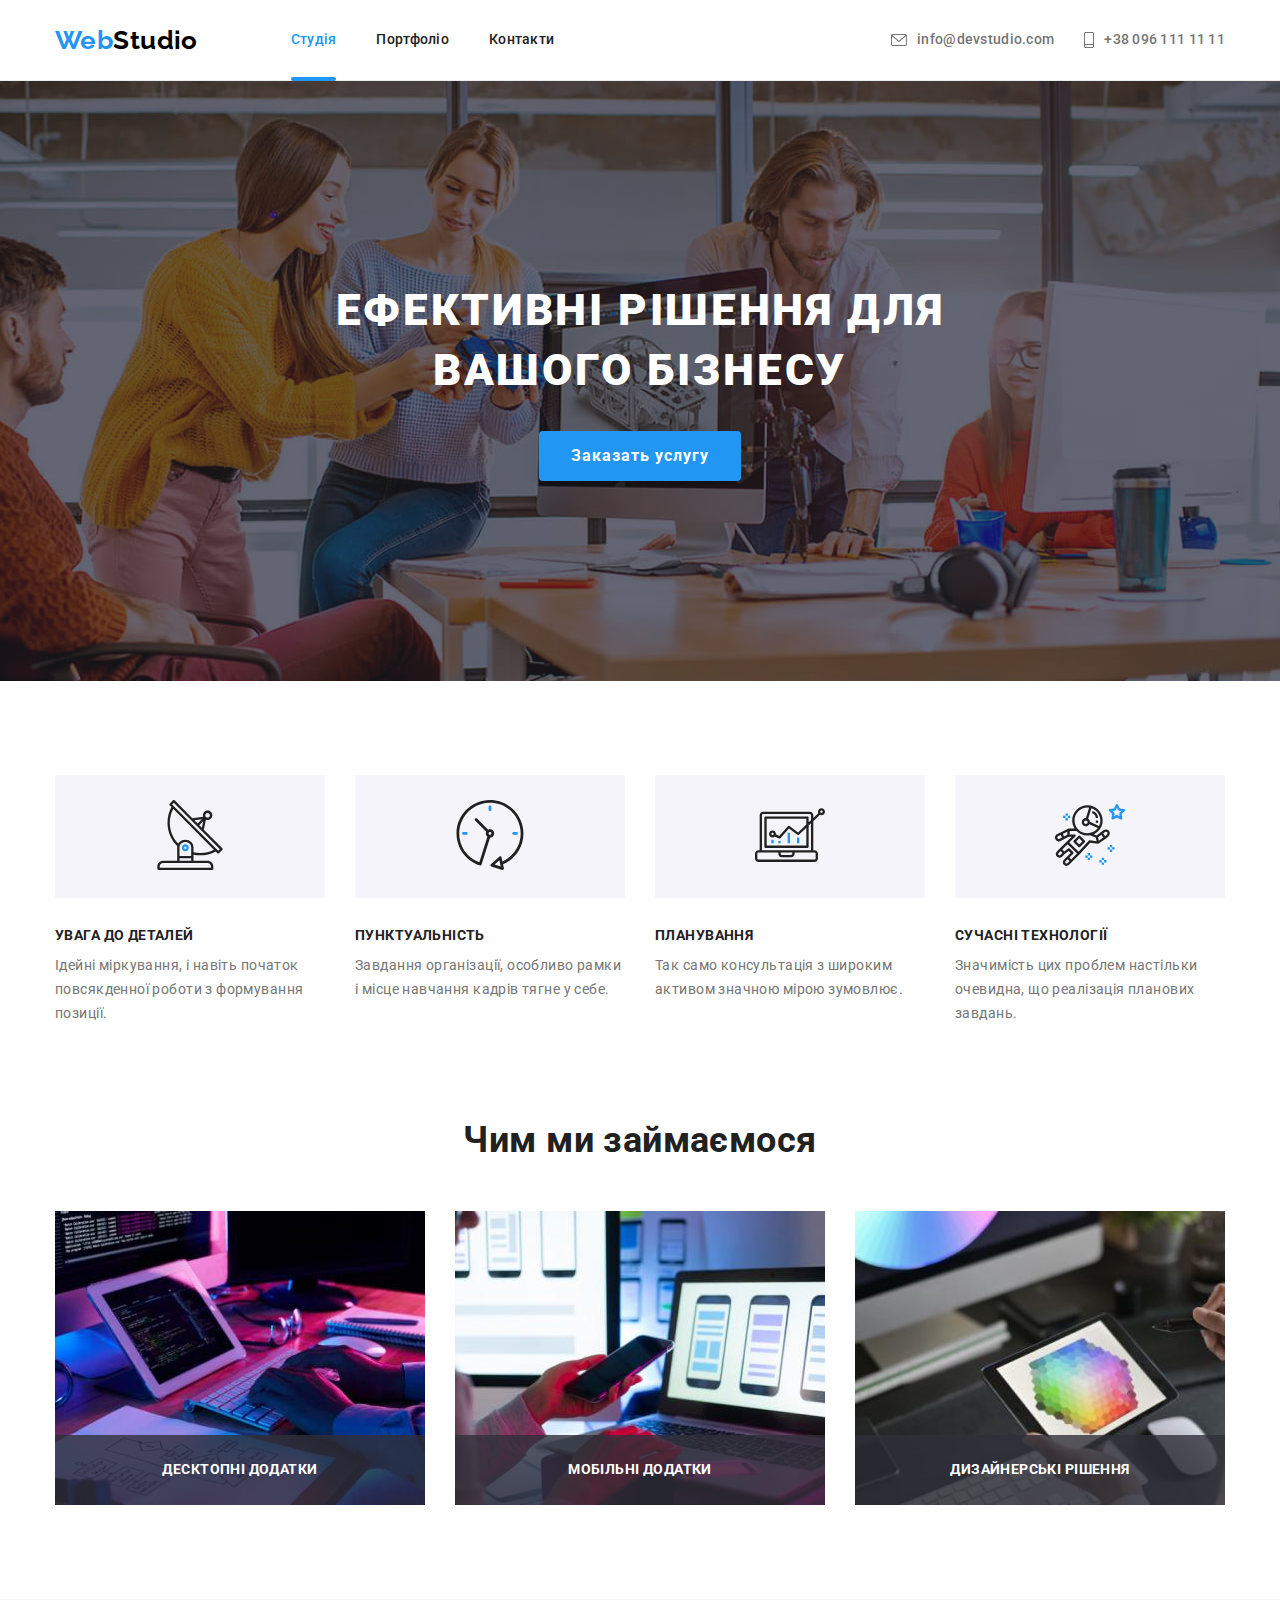
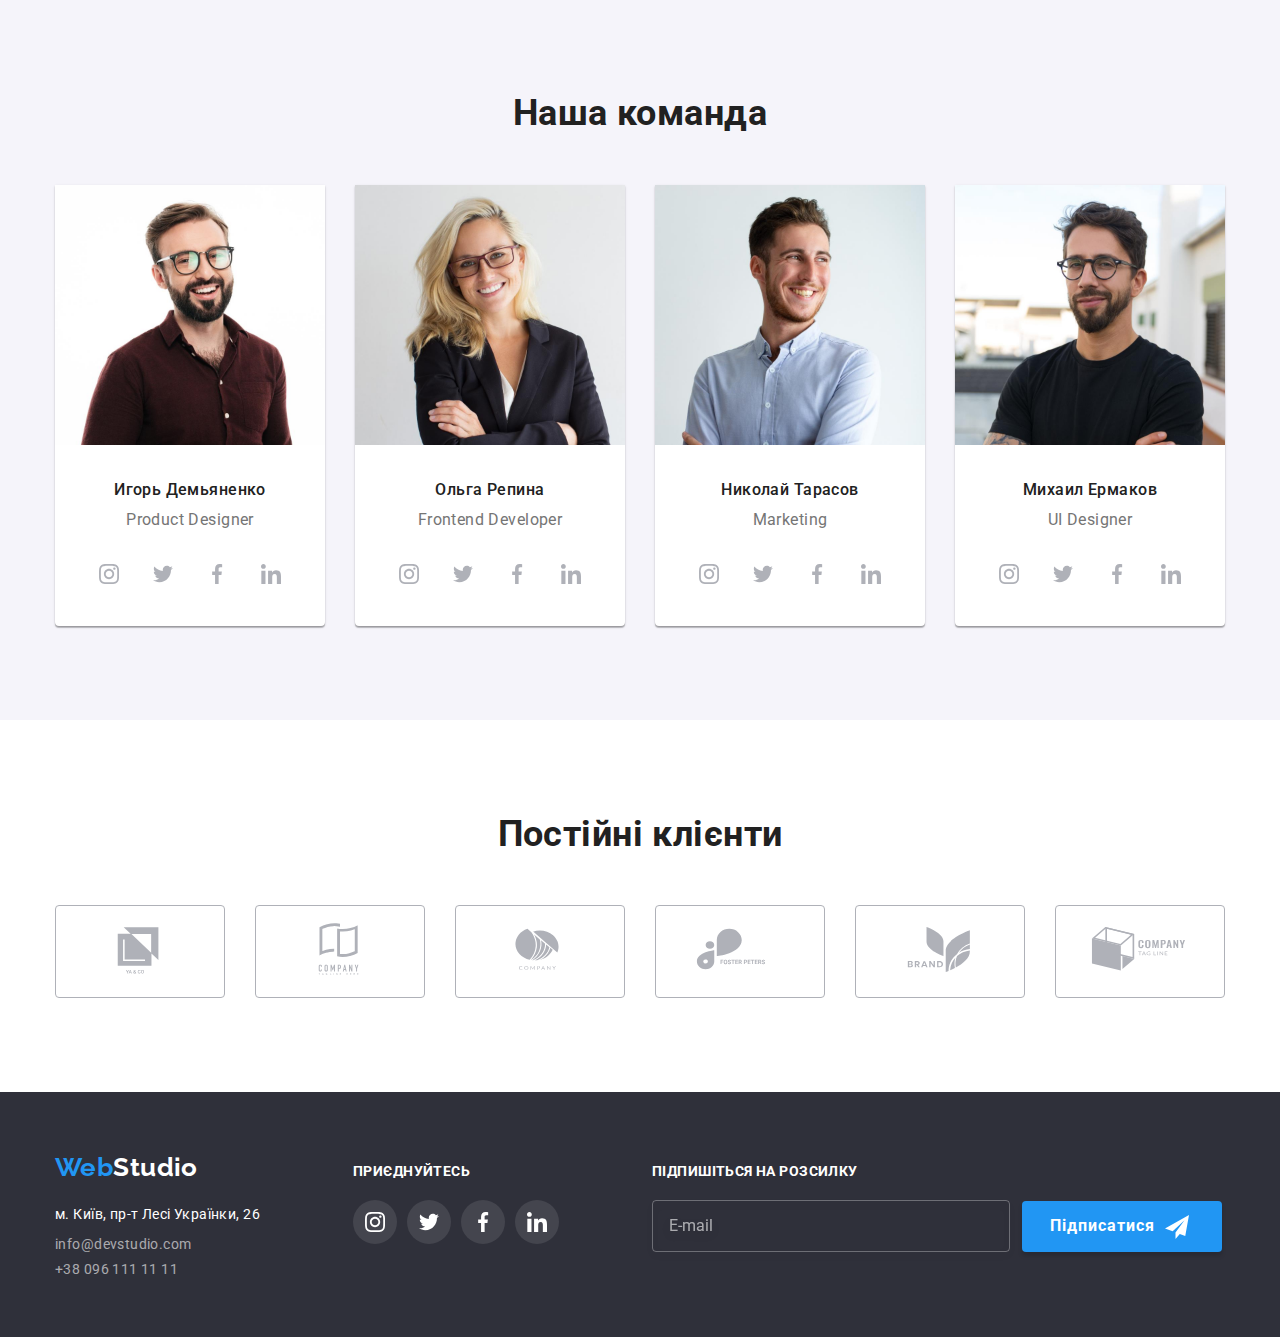
==== commit b5dfd0cb: "1" ====
--- a/index.html
+++ b/index.html
@@ -434,9 +434,7 @@
         <div class="footer-form-wrap">
           <strong class="footer-form-title">Підпишіться на розсилку</strong>
           <form class="footer-form" name="footer-form">
-            <label>
               <input class="form-input" type="email" name="email" placeholder="E-mail" />
-            </label>
             <button class="footer-form-btn" type="submit">
               Підписатися
               <svg width="24" height="24">
@@ -456,42 +454,53 @@
             <use href="./images/icons.svg#close-btn"></use>
           </svg>
         </button>
-        <strong class="modal-title">Залиште свої дані, ми вам передзвонимо</strong>
-        <form class="modal-form">
-          <label class="modal-form-lable">
-            <span class="modal-form-title">Ім'я</span>
-            <input class="modal-form-input" type="text" />
-            <svg class="close-btn-icon" width="11" height="11">
-              <use href="./images/icons.svg#close-btn"></use>
+
+        <form class="modal-form" name="modal-form">
+          <strong class="modal-form-title">Залиште свої дані, ми вам передзвонимо</strong>
+          <div class="modal-form-group" role="group">
+            <label class="modal-form-wrap">
+              <span class="modal-form-lable">Ім'я</span>
+              <input class="modal-form-input" type="text" name="username" />
+              <svg class="modal-form-icon" width="18" height="18">
+                <use href="./images/icons.svg#icon-person"></use>
+              </svg>
+            </label>
+
+            <label class="modal-form-wrap">
+              <span class="modal-form-lable">Телефон</span>
+              <input class="modal-form-input" type="tel" name="phone" />
+              <svg class="modal-form-icon" width="18" height="18">
+                <use href="./images/icons.svg#icon-phone"></use>
+              </svg>
+            </label>
+
+            <label class="modal-form-wrap">
+              <span class="modal-form-lable">Пошта</span>
+              <input class="modal-form-input" type="email" name="email" />
+              <svg class="modal-form-icon" width="18" height="18">
+                <use href="./images/icons.svg#icon-email"></use>
+              </svg>
+            </label>
+
+            <label class="modal-form-wrap">
+              <span class="modal-form-lable">Коментар</span>
+              <textarea
+                class="modal-form-textaria"
+                name="feedback"
+                placeholder="Введіть текст"
+              ></textarea>
+            </label>
+          </div>
+          <label class="modal-form-agreement">
+            <input class="modal-form-checkbox visually-hidden" type="checkbox" name="agreement" />
+            <svg class="checkbox-icon" width="16" height="15">
+              <use class="checkbox-icon-uncheck" href="./images/icons.svg#icon-uncheck"></use>
+              <use class="checkbox-icon-check" href="./images/icons.svg#icon-check"></use>
             </svg>
-          </label>
-
-          <label class="modal-form-lable">
-            <span class="modal-form-title">Телефон</span>
-            <input class="modal-form-input" type="text" />
-          </label>
-
-          <label class="modal-form-lable">
-            <span class="modal-form-title">Пошта</span>
-            <input class="modal-form-input" type="text" />
-          </label>
-
-          <label class="modal-form-textaria">
-            <span class="modal-form-title">Коментар</span>
-            <textarea
-              class="form-textaria"
-              name=""
-              id=""
-              cols="30"
-              rows="10"
-              placeholder="Введіть текст"
-            ></textarea>
-          </label>
-
-          <label class="modal-form-checkbox">
-            <input type="checkbox" />
-            <span class="checkbox-text">Погоджуюся з розсилкою та приймаю</span>
-            <a class="checkbox-link" href="">Умови договору</a>
+            <span class="checkbox-text">
+              Погоджуюся з розсилкою та приймаю
+              <a class="checkbox-link" href="">Умови договору</a>
+            </span>
           </label>
 
           <button class="modal-submit-btn" type="submit">Відправити</button>
--- a/css/styles.css
+++ b/css/styles.css
@@ -554,7 +554,7 @@
 .form-input {
   display: inline-block;
   width: 358px;
-  background: #2f303a;
+  background-color: transparent;
 
   padding-top: 15px;
   padding-bottom: 15px;
@@ -564,14 +564,13 @@
   filter: drop-shadow(0px 4px 4px rgba(0, 0, 0, 0.15));
   border-radius: 4px;
 
-  font-weight: 400;
   font-size: 16px;
   line-height: 1.25;
   color: rgba(255, 255, 255, 0.6);
+  outline: transparent;
 }
 
 .form-input::placeholder {
-  font-weight: 400;
   font-size: 16px;
   line-height: 1.25;
   color: rgba(255, 255, 255, 0.6);
@@ -631,10 +630,9 @@
   top: 50%;
   left: 50%;
   width: 528px;
-  min-height: 531px;
+  padding: 40px;
+
   border-radius: 4px;
-
-  padding: 40px;
 
   background-color: var(--main-light);
   box-shadow: 0px 1px 3px rgba(0, 0, 0, 0.12), 0px 1px 1px rgba(0, 0, 0, 0.14),
@@ -670,24 +668,38 @@
   color: var(--acent-color);
 }
 
-.modal-title {
-  display: block;
+.modal-form-title {
+  display: block;
+  margin-bottom: 12px;
+
   font-size: 20px;
+  text-align: center;
+}
+
+.modal-form-group {
   margin-bottom: 20px;
-  text-align: center;
+}
+
+.modal-form-wrap {
+  display: block;
+  margin-bottom: 10px;
+
+  position: relative;
+
+  font-size: 12px;
+  line-height: 1.17;
+}
+
+.modal-form-wrap:last-child {
+  margin: 0;
 }
 
 .modal-form-lable {
-  display: block;
-  margin-bottom: 10px;
-}
-
-.modal-form-title {
   display: inline-block;
   margin-bottom: 4px;
 
   font-size: 12px;
-  line-height: 14px;
+  line-height: 1.17;
   letter-spacing: 0.01em;
   color: var(--secondary-font-color);
 }
@@ -695,25 +707,88 @@
 .modal-form-input {
   display: block;
   width: 100%;
+  /* height: 40px; */
   padding-top: 12px;
   padding-bottom: 12px;
   padding-left: 42px;
+
+  border: 1px solid rgba(33, 33, 33, 0.2);
+  border-radius: 4px;
+  outline: transparent;
+
+  transition: border-color var(--animation);
+}
+
+.modal-form-input:hover,
+.modal-form-input:focus,
+.modal-form-textaria:hover,
+.modal-form-textaria:focus {
+  border-color: var(--acent-color);
+}
+
+.modal-form-icon {
+  position: absolute;
+  bottom: 12px;
+  left: 12px;
+
+  transition: fill var(--animation);
+}
+
+.modal-form-input:hover + .modal-form-icon,
+.modal-form-input:focus + .modal-form-icon {
+  fill: var(--acent-color);
 }
 
 .modal-form-textaria {
   display: block;
-  margin-bottom: 20px;
-}
-
-.form-textaria {
-  display: block;
   width: 100%;
+  height: 120px;
   resize: none;
-}
-
-.modal-form-checkbox {
-  display: block;
+  padding: 12px 16px;
+
+  border: 1px solid rgba(33, 33, 33, 0.2);
+  border-radius: 4px;
+  outline: transparent;
+
+  transition: border-color var(--animation);
+}
+
+.modal-form-textaria::placeholder {
+  font-size: 12px;
+  line-height: 1.17;
+  letter-spacing: 0.01em;
+
+  color: rgba(117, 117, 117, 0.5);
+}
+
+.modal-form-agreement {
+  display: flex;
+  align-items: center;
+  justify-content: center;
+  gap: 7px;
   margin-bottom: 30px;
+}
+
+.checkbox-icon {
+  transition: fill var(--animation);
+}
+.modal-form-checkbox:hover + .checkbox-icon,
+.modal-form-checkbox:focus + .checkbox-icon {
+  fill: var(--acent-color);
+}
+
+.modal-form-checkbox:checked + .checkbox-icon .checkbox-icon-uncheck {
+  opacity: 0;
+  transition: opacity var(--animation);
+}
+
+.checkbox-icon-check {
+  opacity: 0;
+  transition: opacity var(--animation);
+}
+
+.modal-form-checkbox:checked + .checkbox-icon .checkbox-icon-check {
+  opacity: 1;
 }
 
 .checkbox-text,
@@ -722,10 +797,12 @@
   font-size: 14px;
   line-height: 1.71;
   color: var(--secondary-font-color);
+  user-select: none;
 }
 
 .checkbox-link {
-  text-decoration-line: underline;
+  text-decoration: underline;
+  text-underline-position: under;
   color: var(--acent-color);
 }
 
@@ -733,6 +810,7 @@
   display: block;
   margin: 0 auto;
   padding: 10px 52px;
+  min-width: 200px;
 
   font-weight: 700;
   font-size: 16px;
